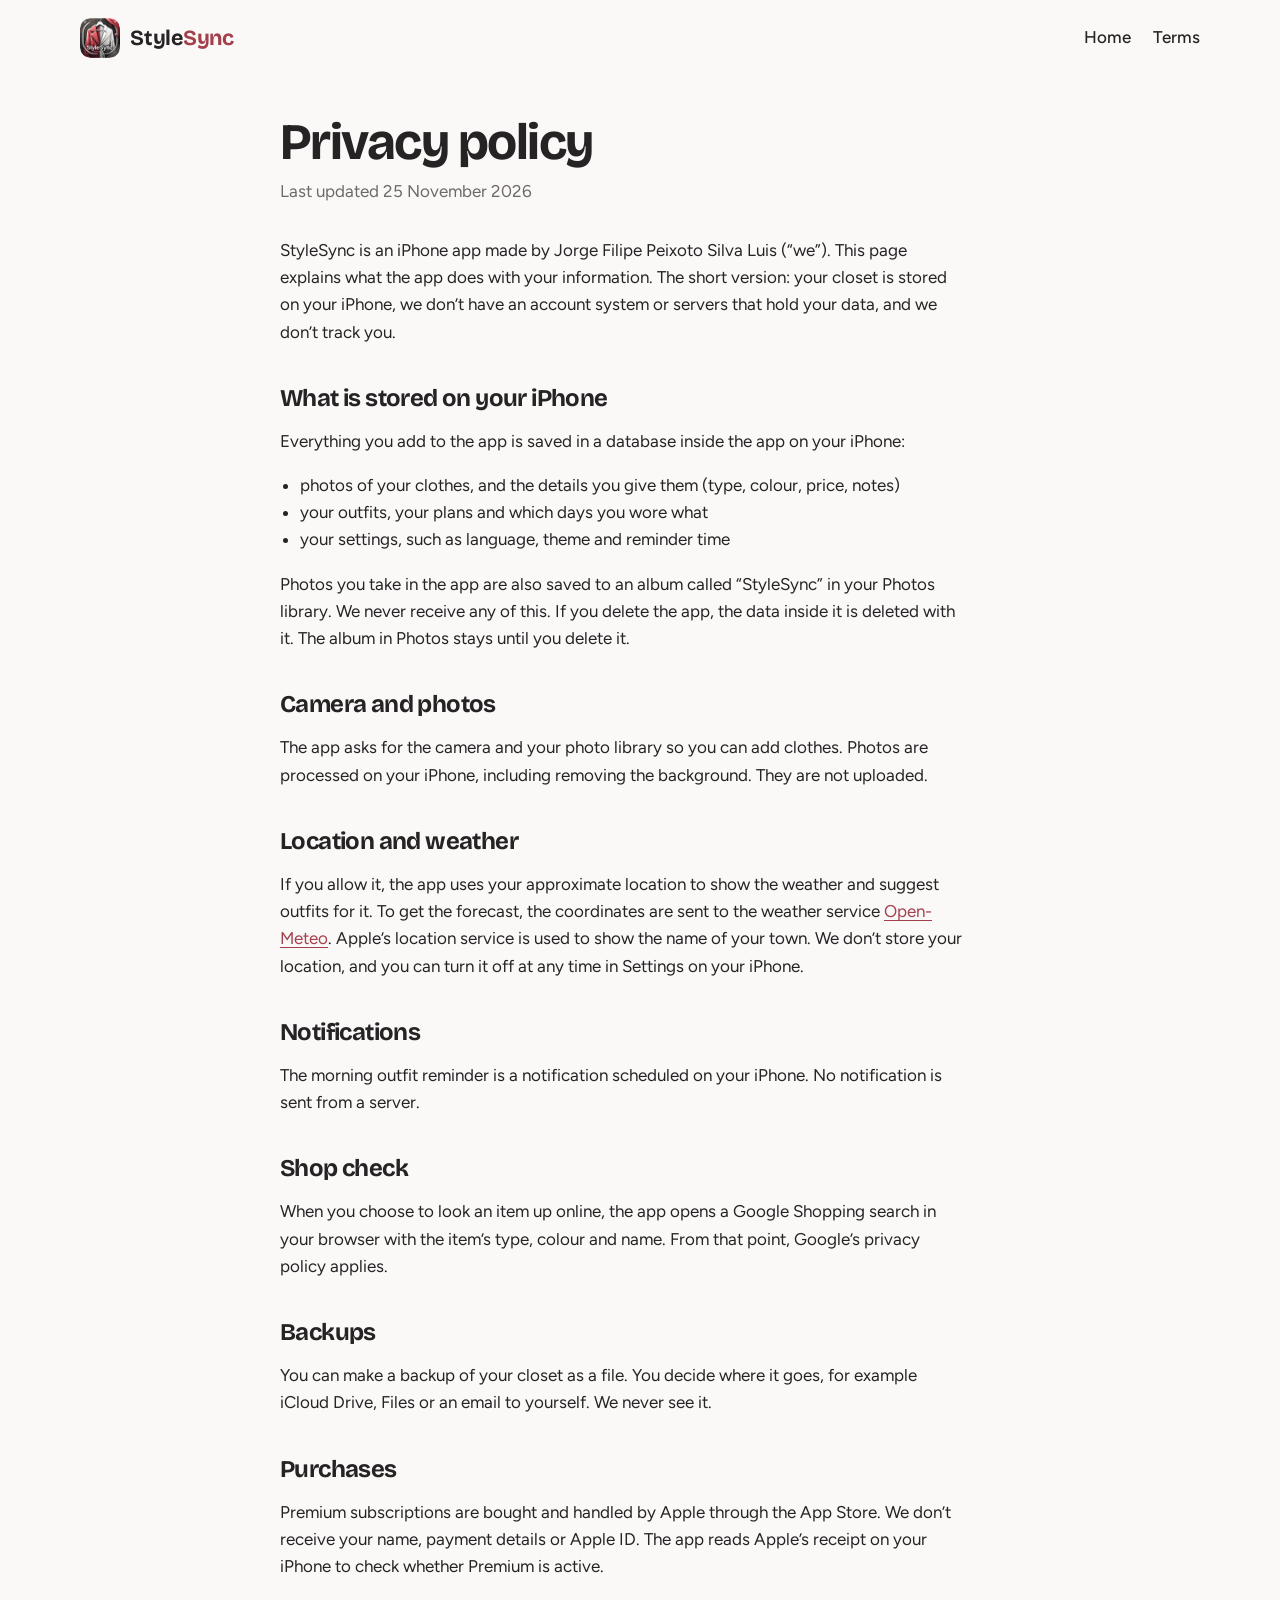
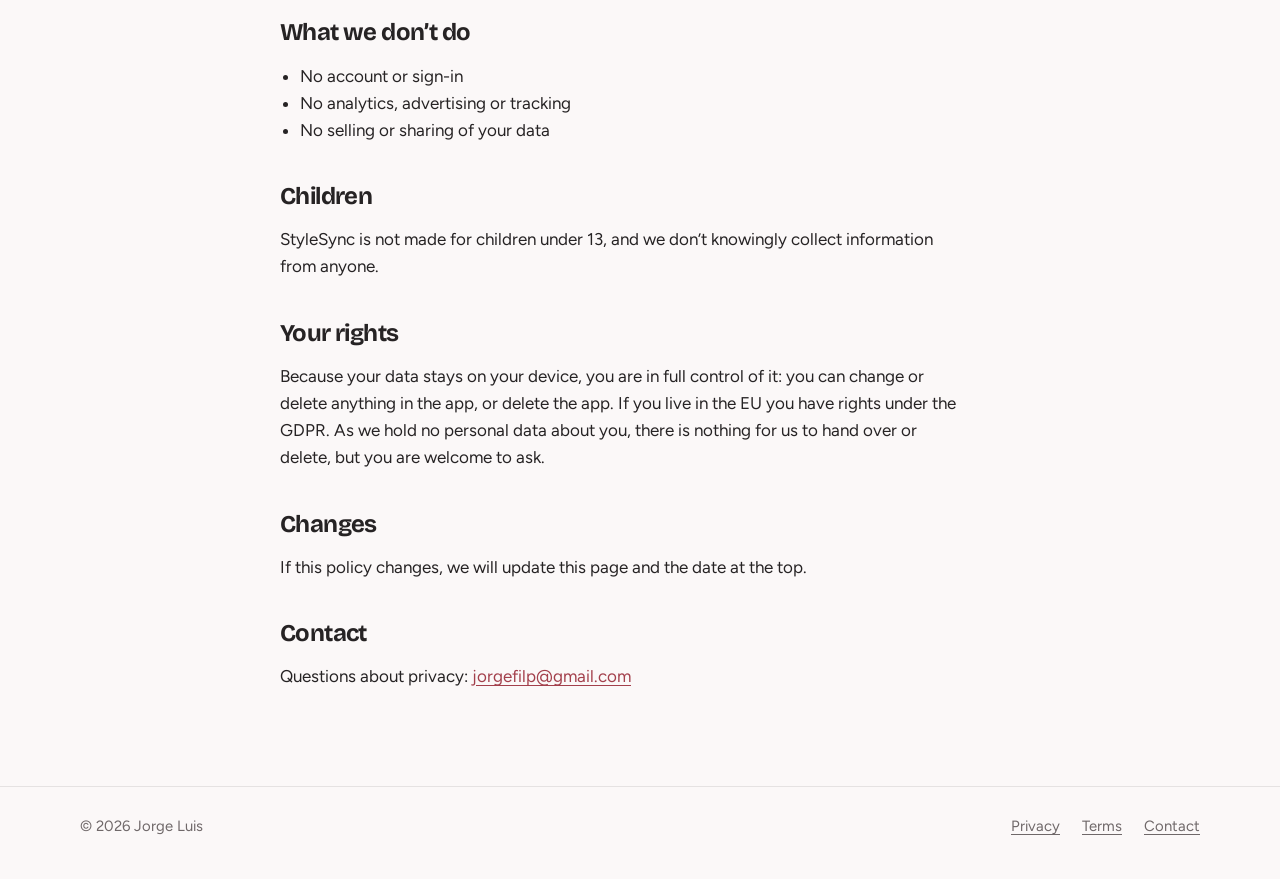
==== privacy.html @ 2e2065ad "Add files via upload" ====
<!DOCTYPE html>
<html lang="en">
<head>
<meta charset="utf-8">
<meta name="viewport" content="width=device-width, initial-scale=1">
<title>Privacy policy – StyleSync</title>
<link rel="icon" href="img/favicon-64.png">
<link rel="preconnect" href="https://fonts.googleapis.com">
<link rel="preconnect" href="https://fonts.gstatic.com" crossorigin>
<link href="https://fonts.googleapis.com/css2?family=Bricolage+Grotesque:opsz,wght@12..96,600;12..96,700&family=Figtree:wght@400;500;600&display=swap" rel="stylesheet">
<link rel="stylesheet" href="style.css">
</head>
<body>
<header class="wrap top">
  <a class="brand" href="./"><img src="img/icon-180.png" alt="" width="40" height="40"><span class="wordmark">Style<span>Sync</span></span></a>
  <nav aria-label="Main"><a href="./">Home</a><a href="terms.html">Terms</a></nav>
</header>

<main class="wrap doc">
  <h1>Privacy policy</h1>
  <p class="updated">Last updated 25 November 2026</p>

  <p>StyleSync is an iPhone app made by Jorge Filipe Peixoto Silva Luis (“we”). This page explains what the app does with your information. The short version: your closet is stored on your iPhone, we don’t have an account system or servers that hold your data, and we don’t track you.</p>

  <h2>What is stored on your iPhone</h2>
  <p>Everything you add to the app is saved in a database inside the app on your iPhone:</p>
  <ul>
    <li>photos of your clothes, and the details you give them (type, colour, price, notes)</li>
    <li>your outfits, your plans and which days you wore what</li>
    <li>your settings, such as language, theme and reminder time</li>
  </ul>
  <p>Photos you take in the app are also saved to an album called “StyleSync” in your Photos library. We never receive any of this. If you delete the app, the data inside it is deleted with it. The album in Photos stays until you delete it.</p>

  <h2>Camera and photos</h2>
  <p>The app asks for the camera and your photo library so you can add clothes. Photos are processed on your iPhone, including removing the background. They are not uploaded.</p>

  <h2>Location and weather</h2>
  <p>If you allow it, the app uses your approximate location to show the weather and suggest outfits for it. To get the forecast, the coordinates are sent to the weather service <a href="https://open-meteo.com/">Open-Meteo</a>. Apple’s location service is used to show the name of your town. We don’t store your location, and you can turn it off at any time in Settings on your iPhone.</p>

  <h2>Notifications</h2>
  <p>The morning outfit reminder is a notification scheduled on your iPhone. No notification is sent from a server.</p>

  <h2>Shop check</h2>
  <p>When you choose to look an item up online, the app opens a Google Shopping search in your browser with the item’s type, colour and name. From that point, Google’s privacy policy applies.</p>

  <h2>Backups</h2>
  <p>You can make a backup of your closet as a file. You decide where it goes, for example iCloud Drive, Files or an email to yourself. We never see it.</p>

  <h2>Purchases</h2>
  <p>Premium subscriptions are bought and handled by Apple through the App Store. We don’t receive your name, payment details or Apple ID. The app reads Apple’s receipt on your iPhone to check whether Premium is active.</p>

  <h2>What we don’t do</h2>
  <ul>
    <li>No account or sign-in</li>
    <li>No analytics, advertising or tracking</li>
    <li>No selling or sharing of your data</li>
  </ul>

  <h2>Children</h2>
  <p>StyleSync is not made for children under 13, and we don’t knowingly collect information from anyone.</p>

  <h2>Your rights</h2>
  <p>Because your data stays on your device, you are in full control of it: you can change or delete anything in the app, or delete the app. If you live in the EU you have rights under the GDPR. As we hold no personal data about you, there is nothing for us to hand over or delete, but you are welcome to ask.</p>

  <h2>Changes</h2>
  <p>If this policy changes, we will update this page and the date at the top.</p>

  <h2>Contact</h2>
  <p>Questions about privacy: <a href="mailto:jorgefilp@gmail.com">jorgefilp@gmail.com</a></p>
</main>

<footer>
  <div class="wrap">
    <span>© 2026 Jorge Luis</span>
    <nav aria-label="Legal"><a href="privacy.html">Privacy</a><a href="terms.html">Terms</a><a href="mailto:jorgefilp@gmail.com">Contact</a></nav>
  </div>
</footer>
</body>
</html>
---- style.css ----
/* StyleSync website – same colours as the app */
:root {
  --chalk: #FBF8F8;   /* page */
  --paper: #FFFFFF;
  --blush: #F3E1E3;   /* soft pink, as the round icons in the app */
  --wine:  #A3404C;   /* StyleSync red, as the selected buttons */
  --wine-deep: #7E2C37;
  --ink:   #262324;
  --graphite: #6F6869;
  --line:  #E5E2E2;
  --rail:  #4A3F40;   /* the clothes rail */
  --display: "Bricolage Grotesque", "Figtree", system-ui, sans-serif;
  --body: "Figtree", system-ui, -apple-system, sans-serif;
  --measure: 62ch;
}

* { box-sizing: border-box; }
html { -webkit-text-size-adjust: 100%; }
body {
  margin: 0;
  background: var(--chalk);
  color: var(--ink);
  font-family: var(--body);
  font-size: 1.0625rem;
  line-height: 1.6;
}
img { max-width: 100%; display: block; }
a { color: var(--wine); text-underline-offset: 0.18em; }
a:hover { color: var(--wine-deep); }
:focus-visible { outline: 3px solid var(--wine); outline-offset: 3px; border-radius: 6px; }

.wrap { width: min(1120px, 100% - 32px); margin-inline: auto; }

/* ---------- header ---------- */
.top {
  display: flex; align-items: center; justify-content: space-between;
  padding: 18px 0;
}
.brand { display: flex; align-items: center; gap: 10px; text-decoration: none; color: var(--ink); }
.brand img { width: 40px; height: 40px; border-radius: 10px; }
.wordmark { font-family: var(--display); font-weight: 700; font-size: 1.35rem; letter-spacing: -0.01em; }
.wordmark span { color: var(--wine); }
.top nav { display: flex; gap: 22px; align-items: center; }
.top nav a { color: var(--ink); text-decoration: none; font-weight: 500; }
.top nav a:hover { color: var(--wine); }

/* ---------- buttons ---------- */
.store {
  display: inline-flex; flex-direction: column; justify-content: center;
  background: #000; color: #fff; text-decoration: none;
  border-radius: 12px; padding: 9px 20px 10px; line-height: 1.15;
  min-height: 52px;
}
.store small { font-size: 0.72rem; letter-spacing: 0.01em; opacity: 0.9; }
.store strong { font-size: 1.25rem; font-weight: 600; letter-spacing: -0.01em; }
.store:hover { color: #fff; background: #222; }
.store.small { min-height: 0; padding: 7px 14px; border-radius: 10px; }
.store.small strong { font-size: 0.95rem; }

/* ---------- hero ---------- */
.hero { padding: 40px 0 0; }
.hero h1 {
  font-family: var(--display);
  font-weight: 700;
  font-size: clamp(2.6rem, 6.4vw, 5.2rem);
  line-height: 0.98;
  letter-spacing: -0.035em;
  margin: 0 0 22px;
  max-width: 13ch;
}
.hero .lead { font-size: 1.2rem; color: var(--graphite); max-width: 46ch; margin: 0 0 28px; }
.hero .buy { display: flex; flex-wrap: wrap; align-items: center; gap: 14px 18px; }
.hero .buy p { margin: 0; color: var(--graphite); font-size: 0.95rem; max-width: 30ch; }

/* The clothes rail: the app's screens hang from it like garments */
.rail {
  position: relative;
  margin-top: 56px;
  padding-top: 26px;
}
.rail::before {             /* the bar */
  content: ""; position: absolute; left: -16px; right: -16px; top: 0; height: 12px;
  background: linear-gradient(var(--rail), #2E2627);
  border-radius: 6px;
  box-shadow: 0 2px 0 rgba(0,0,0,.08);
}
.rail-items {
  display: flex; justify-content: center; align-items: flex-start;
  gap: clamp(12px, 4vw, 56px);
}
.hang {
  display: flex; flex-direction: column; align-items: center;
  transform-origin: 50% -26px;
  margin: 0;
}
.hang svg { width: 92px; height: 54px; margin-top: -32px; margin-bottom: -6px; color: var(--rail); }
.hang figcaption { font-size: 0.9rem; color: var(--graphite); margin-top: 12px; }
.phone {
  width: clamp(150px, 22vw, 250px);
  border-radius: 34px;
  border: 8px solid #1d1a1b;
  background: #1d1a1b;
  overflow: hidden;
  box-shadow: 0 30px 50px -30px rgba(80, 30, 40, .45);
}
.phone img { border-radius: 26px; width: 100%; height: auto; }
.hang.main .phone { width: clamp(190px, 27vw, 300px); }

@media (prefers-reduced-motion: no-preference) {
  .hang { animation: settle 1.6s cubic-bezier(.3,.6,.3,1) both; }
  .hang:nth-child(1) { animation-delay: .05s; --tilt: -5deg; }
  .hang:nth-child(2) { animation-delay: 0s;   --tilt: 4deg; }
  .hang:nth-child(3) { animation-delay: .1s;  --tilt: 6deg; }
  @keyframes settle {
    0%   { transform: rotate(var(--tilt)); }
    35%  { transform: rotate(calc(var(--tilt) * -0.5)); }
    65%  { transform: rotate(calc(var(--tilt) * 0.2)); }
    100% { transform: rotate(0deg); }
  }
}

@media (max-width: 700px) {
  .top nav a:not(.store) { display: none; }
  .rail-items { gap: 0; }
  .hang:not(.main) { margin-top: 40px; }
  .hang:not(.main) .phone { width: 118px; border-width: 5px; border-radius: 22px; }
  .hang:not(.main) .phone img { border-radius: 17px; }
  .hang:first-child { margin-right: -26px; z-index: 0; }
  .hang:last-child { margin-left: -26px; z-index: 0; }
  .hang.main { z-index: 1; }
  .hang.main .phone { width: 190px; border-width: 6px; border-radius: 28px; }
  .hang svg { width: 64px; }
  .hang figcaption { display: none; }
}

/* ---------- sections ---------- */
section { padding: 88px 0 0; }
h2 {
  font-family: var(--display);
  font-weight: 700;
  font-size: clamp(1.9rem, 3.6vw, 2.8rem);
  line-height: 1.05;
  letter-spacing: -0.025em;
  margin: 0 0 14px;
  max-width: 20ch;
}
h3 { font-family: var(--display); font-weight: 600; font-size: 1.25rem; letter-spacing: -0.01em; margin: 0 0 6px; }
.intro { color: var(--graphite); max-width: var(--measure); margin: 0 0 36px; }

/* How it works: a real sequence */
.steps { list-style: none; margin: 0; padding: 0; display: grid; grid-template-columns: repeat(3, 1fr); gap: 28px; counter-reset: step; }
.steps li { counter-increment: step; border-top: 2px solid var(--ink); padding-top: 16px; }
.steps li::before {
  content: counter(step);
  display: block; font-family: var(--display); font-weight: 700;
  font-size: 3.4rem; line-height: 1; color: var(--wine); margin-bottom: 10px;
}
.steps p { margin: 0; color: var(--graphite); }
@media (max-width: 800px) { .steps { grid-template-columns: 1fr; } }

/* Features: a picture and a plain list */
.split { display: grid; grid-template-columns: minmax(0, 300px) 1fr; gap: 64px; align-items: start; }
.split .phone { width: 100%; max-width: 300px; }
.features { margin: 0; display: grid; grid-template-columns: 1fr 1fr; gap: 26px 40px; }
.features div { border-left: 3px solid var(--blush); padding-left: 16px; }
.features dt { font-family: var(--display); font-weight: 600; font-size: 1.15rem; margin-bottom: 4px; }
.features dd { margin: 0; color: var(--graphite); }
@media (max-width: 900px) {
  .split { grid-template-columns: 1fr; gap: 36px; }
  .split .phone { max-width: 240px; margin-inline: auto; }
}
@media (max-width: 560px) { .features { grid-template-columns: 1fr; } }

/* Privacy band */
.band {
  background: var(--blush);
  border-radius: 28px;
  padding: clamp(28px, 5vw, 56px);
  display: grid; grid-template-columns: 1fr minmax(0, 250px); gap: 48px; align-items: center;
}
.band h2 { color: var(--wine-deep); }
.band p { max-width: 54ch; margin: 0 0 12px; }
.band ul { margin: 18px 0 0; padding-left: 1.1em; }
.band li { margin: 4px 0; }
@media (max-width: 800px) {
  .band { grid-template-columns: 1fr; }
  .band .phone { max-width: 220px; margin-inline: auto; }
}

/* Premium comparison */
.compare { width: 100%; max-width: 820px; border-collapse: collapse; font-size: 1rem; }
.compare th, .compare td { text-align: left; padding: 14px 12px; border-bottom: 1px solid var(--line); vertical-align: top; }
.compare thead th { font-family: var(--display); font-size: 1.1rem; border-bottom: 2px solid var(--ink); }
.compare thead th:last-child { color: var(--wine); }
.compare td:first-child { font-weight: 600; width: 34%; }
.compare td { color: var(--graphite); }
.note { color: var(--graphite); max-width: var(--measure); margin-top: 20px; font-size: 0.95rem; }
@media (max-width: 560px) { .compare th, .compare td { padding: 12px 6px; font-size: 0.93rem; } }

/* FAQ */
.faq { max-width: 760px; }
.faq details { border-bottom: 1px solid var(--line); }
.faq summary {
  cursor: pointer; list-style: none; padding: 18px 36px 18px 0; position: relative;
  font-family: var(--display); font-weight: 600; font-size: 1.15rem;
}
.faq summary::-webkit-details-marker { display: none; }
.faq summary::after {
  content: "+"; position: absolute; right: 6px; top: 14px; font-size: 1.6rem; font-weight: 400; color: var(--wine);
}
.faq details[open] summary::after { content: "–"; }
.faq details p { margin: 0 0 18px; color: var(--graphite); max-width: var(--measure); }

/* Closing call to action and footer */
.closing { text-align: center; padding-bottom: 24px; }
.closing h2 { margin-inline: auto; }
.closing .intro { margin-inline: auto; }
footer {
  margin-top: 96px; border-top: 1px solid var(--line);
  padding: 28px 0 40px; color: var(--graphite); font-size: 0.93rem;
}
footer .wrap { display: flex; flex-wrap: wrap; gap: 12px 28px; justify-content: space-between; }
footer nav { display: flex; gap: 22px; }
footer a { color: var(--graphite); }

/* ---------- text pages (privacy, terms) ---------- */
.doc { max-width: 720px; padding: 40px 0 0; }
.doc h1 { font-family: var(--display); font-size: clamp(2.2rem, 5vw, 3.2rem); letter-spacing: -0.03em; line-height: 1.05; margin: 0 0 8px; }
.doc .updated { color: var(--graphite); margin: 0 0 32px; }
.doc h2 { font-size: 1.5rem; margin: 40px 0 10px; max-width: none; }
.doc p, .doc li { max-width: var(--measure); }
.doc ul { padding-left: 1.2em; }
.doc table { border-collapse: collapse; width: 100%; margin: 12px 0; font-size: 0.97rem; }
.doc th, .doc td { text-align: left; border-bottom: 1px solid var(--line); padding: 10px 8px; vertical-align: top; }
.doc th { font-family: var(--display); }
.sr { position:absolute; width:1px; height:1px; overflow:hidden; clip:rect(0 0 0 0); white-space:nowrap; }
.top nav a.store, .top nav a.store:hover { color: #fff; }
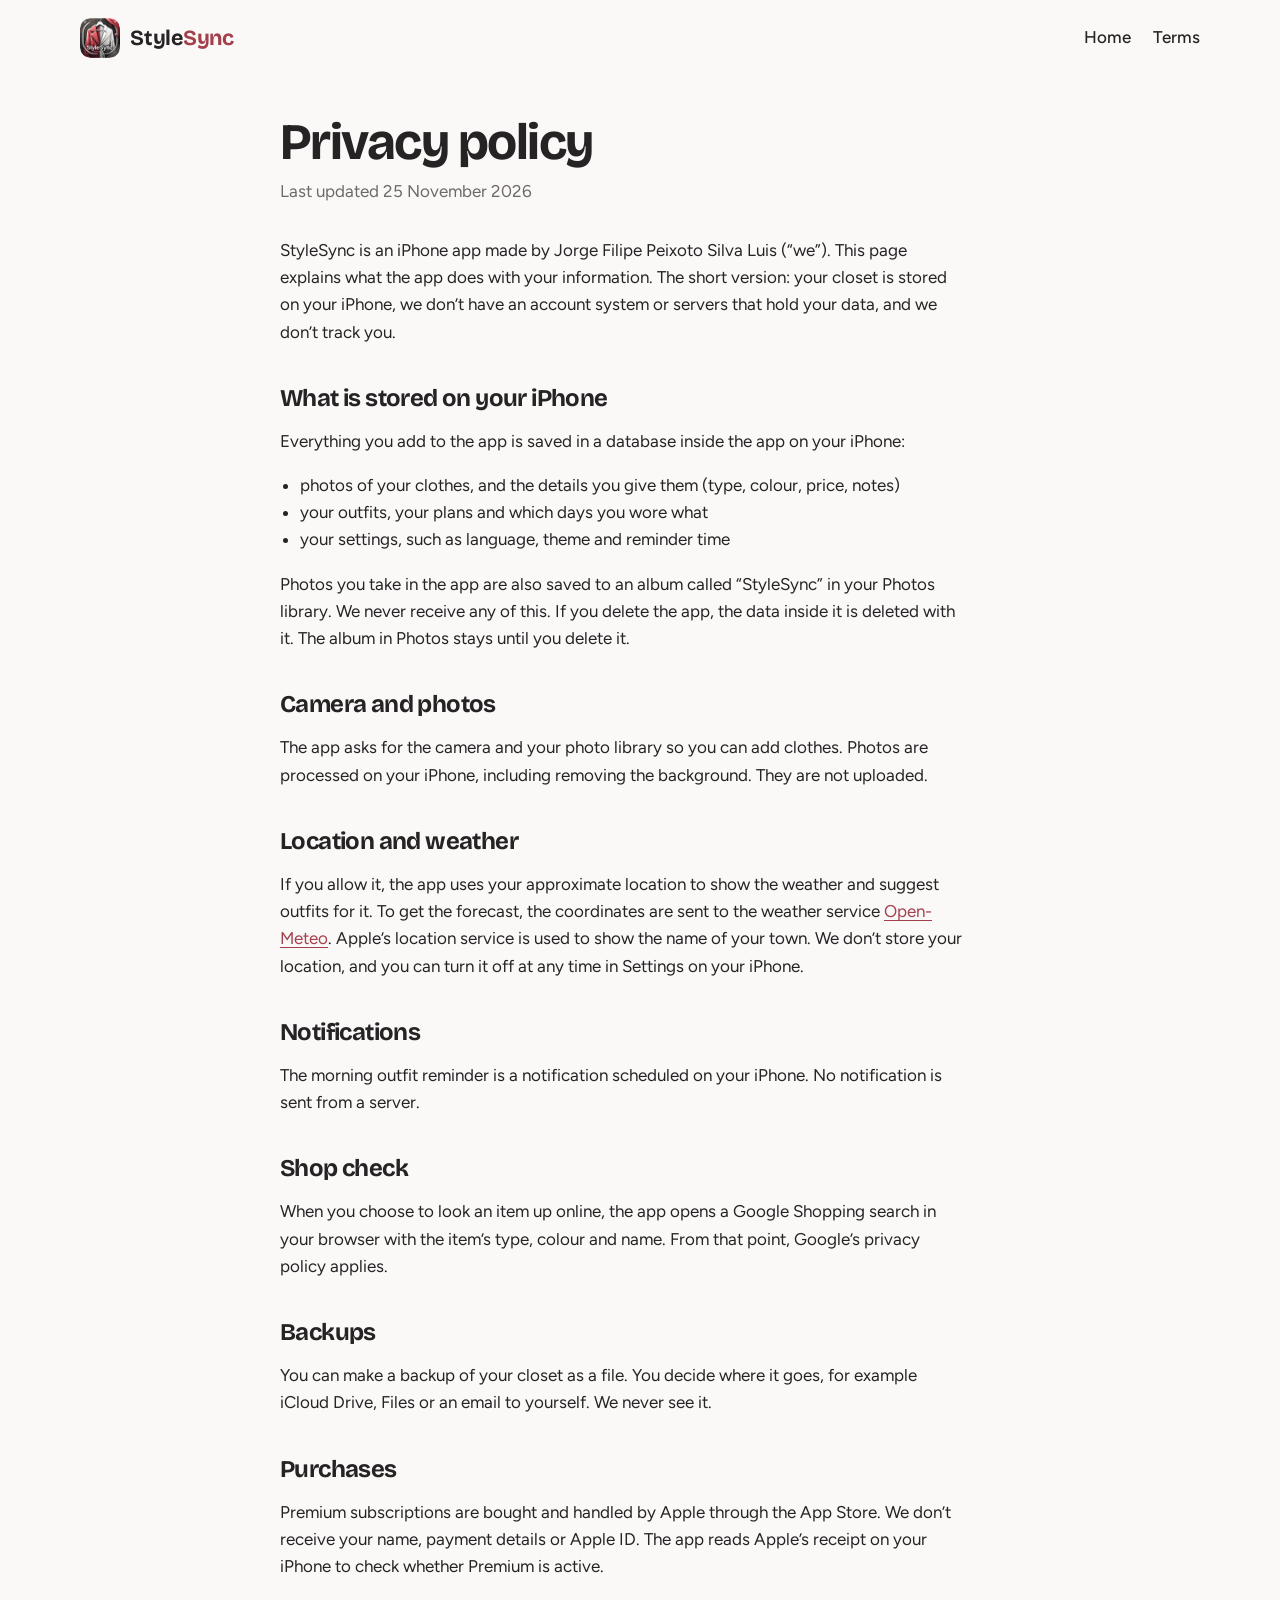
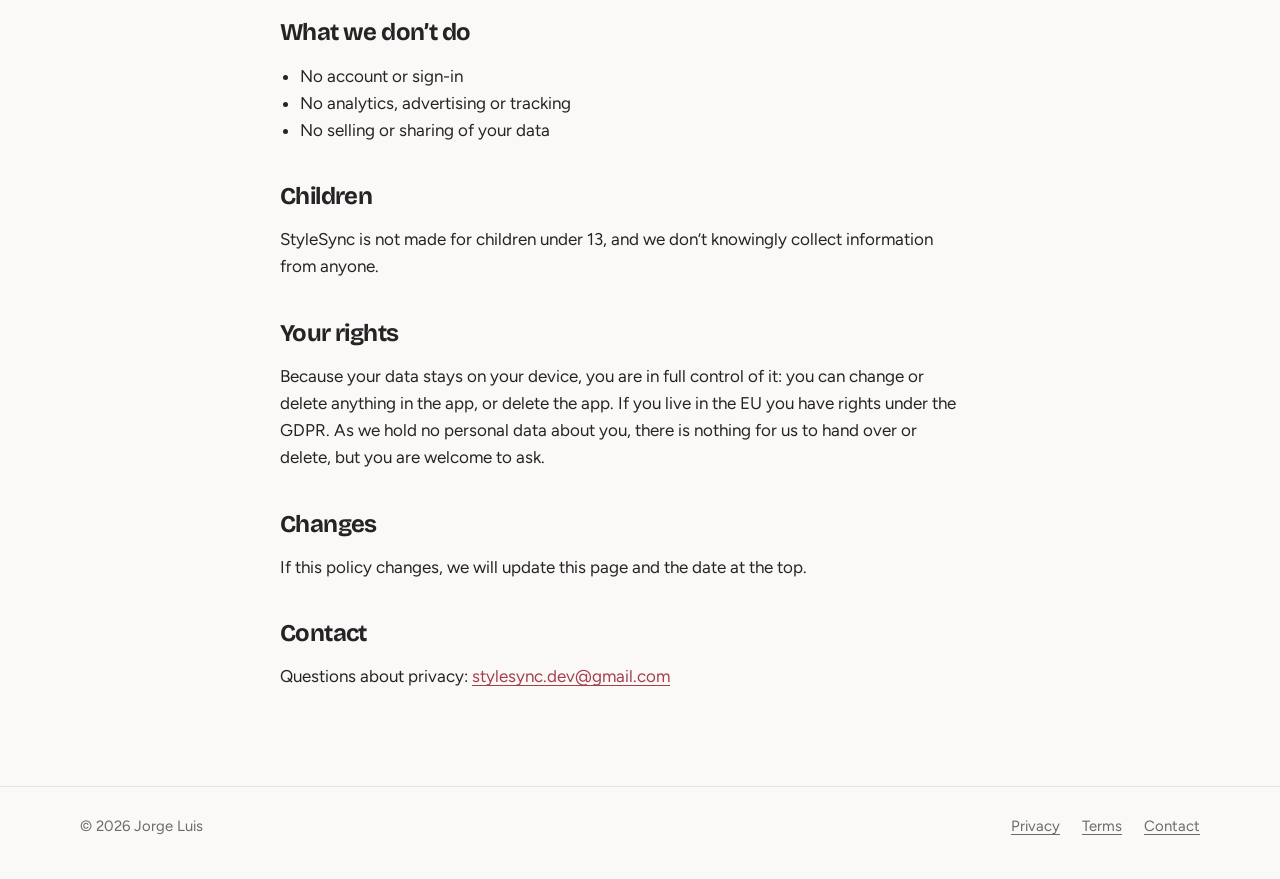
==== commit f9f8ac12: "Update contact email in privacy policy" ====
--- a/privacy.html
+++ b/privacy.html
@@ -66,13 +66,13 @@
   <p>If this policy changes, we will update this page and the date at the top.</p>
 
   <h2>Contact</h2>
-  <p>Questions about privacy: <a href="mailto:jorgefilp@gmail.com">jorgefilp@gmail.com</a></p>
+  <p>Questions about privacy: <a href="mailto:stylesync.dev@gmail.com">stylesync.dev@gmail.com</a></p>
 </main>
 
 <footer>
   <div class="wrap">
     <span>© 2026 Jorge Luis</span>
-    <nav aria-label="Legal"><a href="privacy.html">Privacy</a><a href="terms.html">Terms</a><a href="mailto:jorgefilp@gmail.com">Contact</a></nav>
+    <nav aria-label="Legal"><a href="privacy.html">Privacy</a><a href="terms.html">Terms</a><a href="mailto:stylesync.dev@gmail.com">Contact</a></nav>
   </div>
 </footer>
 </body>
